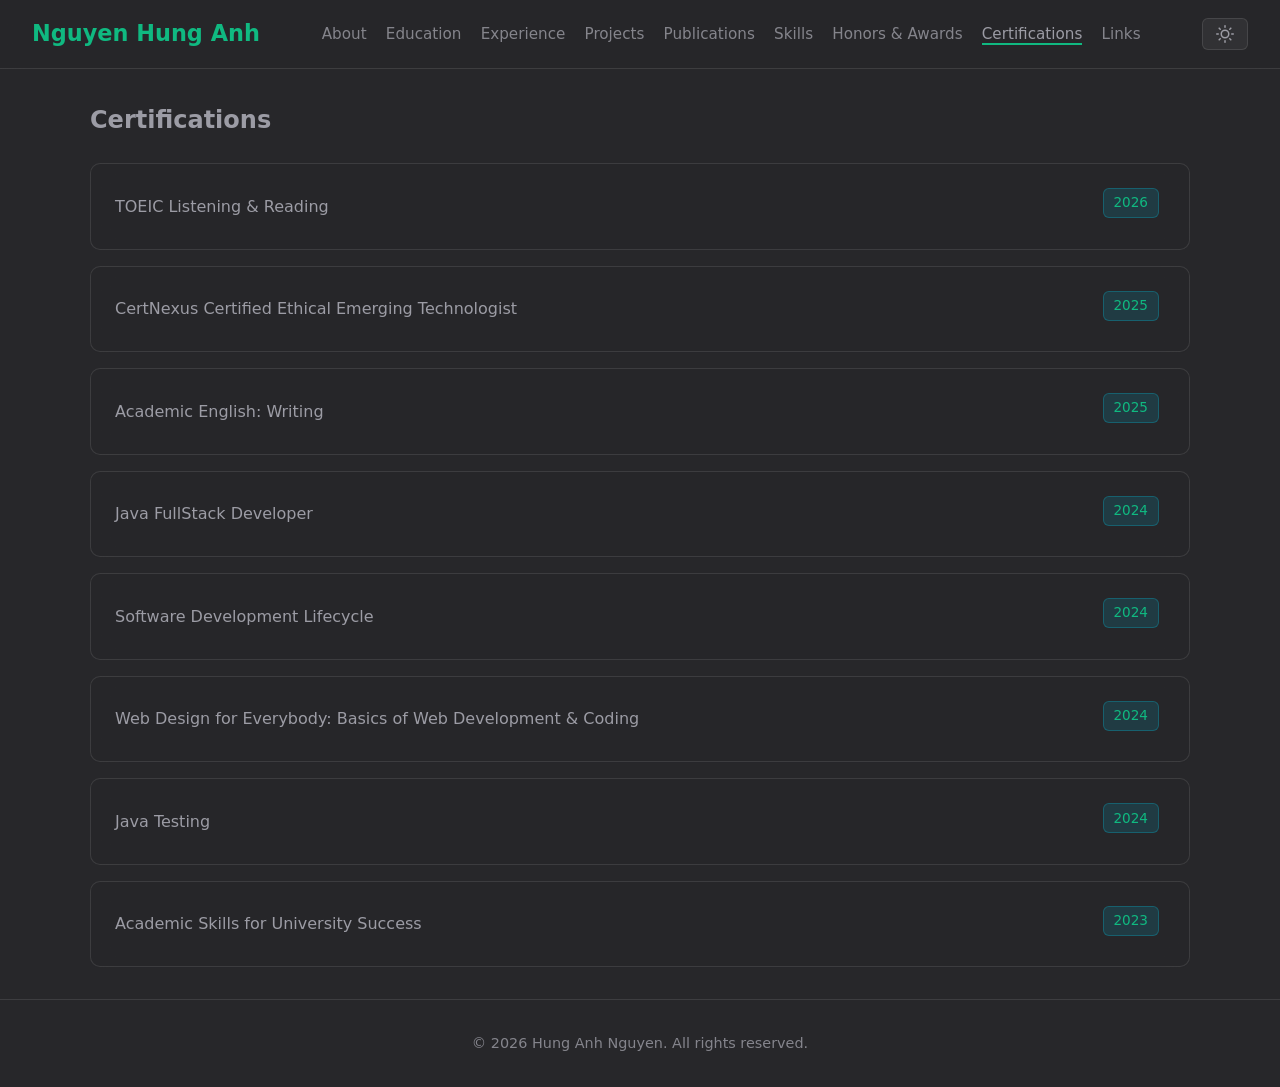
==== certifications.html @ f0773dcb "feat: add favicon to all pages and fix encoding for special characters and emojis" ====
﻿<!DOCTYPE html>
<html lang="en" data-theme="dark">
<head>
  <meta charset="UTF-8">
  <meta name="viewport" content="width=device-width, initial-scale=1.0">
  <title>Certifications | Hung Anh Nguyen</title>
  <link rel="stylesheet" href="css/style.css">
  <link rel="icon" type="image/png" href="https://avatars.githubusercontent.com/u/125584737?v=4">
</head>
<body>
  <header class="navbar">
    <span class="gradient-text" style="font-size:1.4rem;">Nguyen Hung Anh</span>
    <nav>
      <ul class="nav-links">
        <li><a href="index.html">About</a></li>
        <li><a href="education.html">Education</a></li>
        <li><a href="experience.html">Experience</a></li>
        <li><a href="projects.html">Projects</a></li>
        <li><a href="publications.html">Publications</a></li>
        <li><a href="skills.html">Skills</a></li>
        <li><a href="honors.html">Honors & Awards</a></li>
        <li><a href="certifications.html">Certifications</a></li>
        <li><a href="links.html">Links</a></li>
      </ul>
    </nav>
    <div class="nav-controls">

      <button id="theme-toggle" class="btn-control" aria-label="Toggle theme"></button>
    </div>
  </header>

  <main class="container">
    <h2 style="margin-bottom: 1.5rem;">Certifications</h2>
    <div style="display: flex; flex-direction: column; gap: 1rem;">
      <div class="glass-panel" style="display:flex; justify-content:space-between; align-items:center;">
        <span>TOEIC Listening & Reading</span>
        <span class="badge">2026</span>
      </div>
      <div class="glass-panel" style="display:flex; justify-content:space-between; align-items:center;">
        <span>CertNexus Certified Ethical Emerging Technologist</span>
        <span class="badge">2025</span>
      </div>
      <div class="glass-panel" style="display:flex; justify-content:space-between; align-items:center;">
        <span>Academic English: Writing</span>
        <span class="badge">2025</span>
      </div>
      <div class="glass-panel" style="display:flex; justify-content:space-between; align-items:center;">
        <span>Java FullStack Developer</span>
        <span class="badge">2024</span>
      </div>
      <div class="glass-panel" style="display:flex; justify-content:space-between; align-items:center;">
        <span>Software Development Lifecycle</span>
        <span class="badge">2024</span>
      </div>
      <div class="glass-panel" style="display:flex; justify-content:space-between; align-items:center;">
        <span>Web Design for Everybody: Basics of Web Development & Coding</span>
        <span class="badge">2024</span>
      </div>
      <div class="glass-panel" style="display:flex; justify-content:space-between; align-items:center;">
        <span>Java Testing</span>
        <span class="badge">2024</span>
      </div>
      <div class="glass-panel" style="display:flex; justify-content:space-between; align-items:center;">
        <span>Academic Skills for University Success</span>
        <span class="badge">2023</span>
      </div>
    </div>
  </main>

  <footer>
    <p>&copy; 2026 Hung Anh Nguyen. All rights reserved.</p>
  </footer>
  <script src="js/main.js"></script>
</body>
</html>
---- css/style.css ----
:root {
  --bg-primary: #27272a;
  --bg-card: rgba(39, 39, 42, 0.8);
  --bg-card-hover: rgba(63, 63, 70, 1);
  --text-primary: rgba(156, 156, 165);
  --text-secondary: rgba(156, 156, 165, 0.8);
  --accent-gradient: rgba(16, 185, 129);
  --accent-cyan: rgba(16, 185, 129);
  --accent-purple: rgba(16, 185, 129);
  --border-glass: 1px solid rgba(255, 255, 255, 0.1);
  --shadow-glow: 0 0 15px rgba(16, 185, 129, 0.3);
  --radius-sm: 6px;
  --radius-md: 10px;
  --radius-lg: 16px;
  --transition: all 0.2s cubic-bezier(0.4, 0, 0.2, 1);
  --font-main: system-ui, -apple-system, BlinkMacSystemFont, 'Segoe UI', Roboto, sans-serif;
}

[data-theme="light"] {
  --bg-primary: #f4f4f5;
  --bg-card: rgba(255, 255, 255, 0.9);
  --bg-card-hover: rgba(255, 255, 255, 1);
  --text-primary: #18181b;
  --text-secondary: #52525b;
  --border-glass: 1px solid rgba(0, 0, 0, 0.08);
  --shadow-glow: 0 4px 12px rgba(16, 185, 129, 0.15);
}

* {
  box-sizing: border-box;
  margin: 0;
  padding: 0;
}

body {
  background-color: var(--bg-primary);
  color: var(--text-primary);
  font-family: var(--font-main);
  line-height: 1.6;
  min-height: 100vh;
  display: flex;
  flex-direction: column;
  transition: var(--transition);
}

/* Glassmorphism Panel */
.glass-panel {
  background: var(--bg-card);
  backdrop-filter: blur(12px);
  -webkit-backdrop-filter: blur(12px);
  border: var(--border-glass);
  border-radius: var(--radius-md);
  padding: 1.5rem;
  transition: var(--transition);
}

.glass-panel:hover {
  background: var(--bg-card-hover);
  box-shadow: var(--shadow-glow);
}

/* Gradient Text & Buttons */
.gradient-text {
  color: var(--accent-cyan);
  font-weight: 700;
}

.btn-gradient {
  background: var(--accent-gradient);
  color: #ffffff;
  padding: 0.6rem 1.2rem;
  border-radius: var(--radius-sm);
  text-decoration: none;
  font-weight: 600;
  display: inline-block;
  border: none;
  cursor: pointer;
  transition: var(--transition);
}

.btn-gradient:hover {
  opacity: 0.9;
  box-shadow: var(--shadow-glow);
}

/* Badges */
.badge {
  background: rgba(6, 182, 212, 0.15);
  color: var(--accent-cyan);
  border: 1px solid rgba(6, 182, 212, 0.3);
  padding: 0.2rem 0.6rem;
  border-radius: var(--radius-sm);
  font-size: 0.85rem;
  font-weight: 500;
  display: inline-block;
  margin-right: 0.4rem;
  margin-bottom: 0.4rem;
}

/* Header & Navbar */
.navbar {
  position: sticky;
  top: 0;
  z-index: 100;
  background: var(--bg-card);
  backdrop-filter: blur(16px);
  border-bottom: var(--border-glass);
  padding: 1rem 2rem;
  display: flex;
  align-items: center;
  justify-content: space-between;
}

.nav-links {
  display: flex;
  gap: 1.2rem;
  list-style: none;
  align-items: center;
}

.nav-links a {
  color: var(--text-secondary);
  text-decoration: none;
  font-size: 0.95rem;
  font-weight: 500;
  transition: var(--transition);
}

.nav-links a:hover,
.nav-links a.active {
  color: var(--text-primary);
  border-bottom: 2px solid var(--accent-cyan);
}

.nav-controls {
  display: flex;
  gap: 0.8rem;
}

.btn-control {
  background: rgba(255, 255, 255, 0.05);
  border: var(--border-glass);
  color: var(--text-primary);
  padding: 0.4rem 0.8rem;
  border-radius: var(--radius-sm);
  cursor: pointer;
  font-size: 0.9rem;
  transition: var(--transition);
  display: flex;
  align-items: center;
  justify-content: center;
}

.btn-control:hover {
  background: var(--bg-card-hover);
}

/* Layout Container & Footer */
.container {
  max-width: 1100px;
  width: 90%;
  margin: 2rem auto;
  flex: 1;
}

footer {
  text-align: center;
  padding: 2rem;
  color: var(--text-secondary);
  border-top: var(--border-glass);
  font-size: 0.9rem;
}
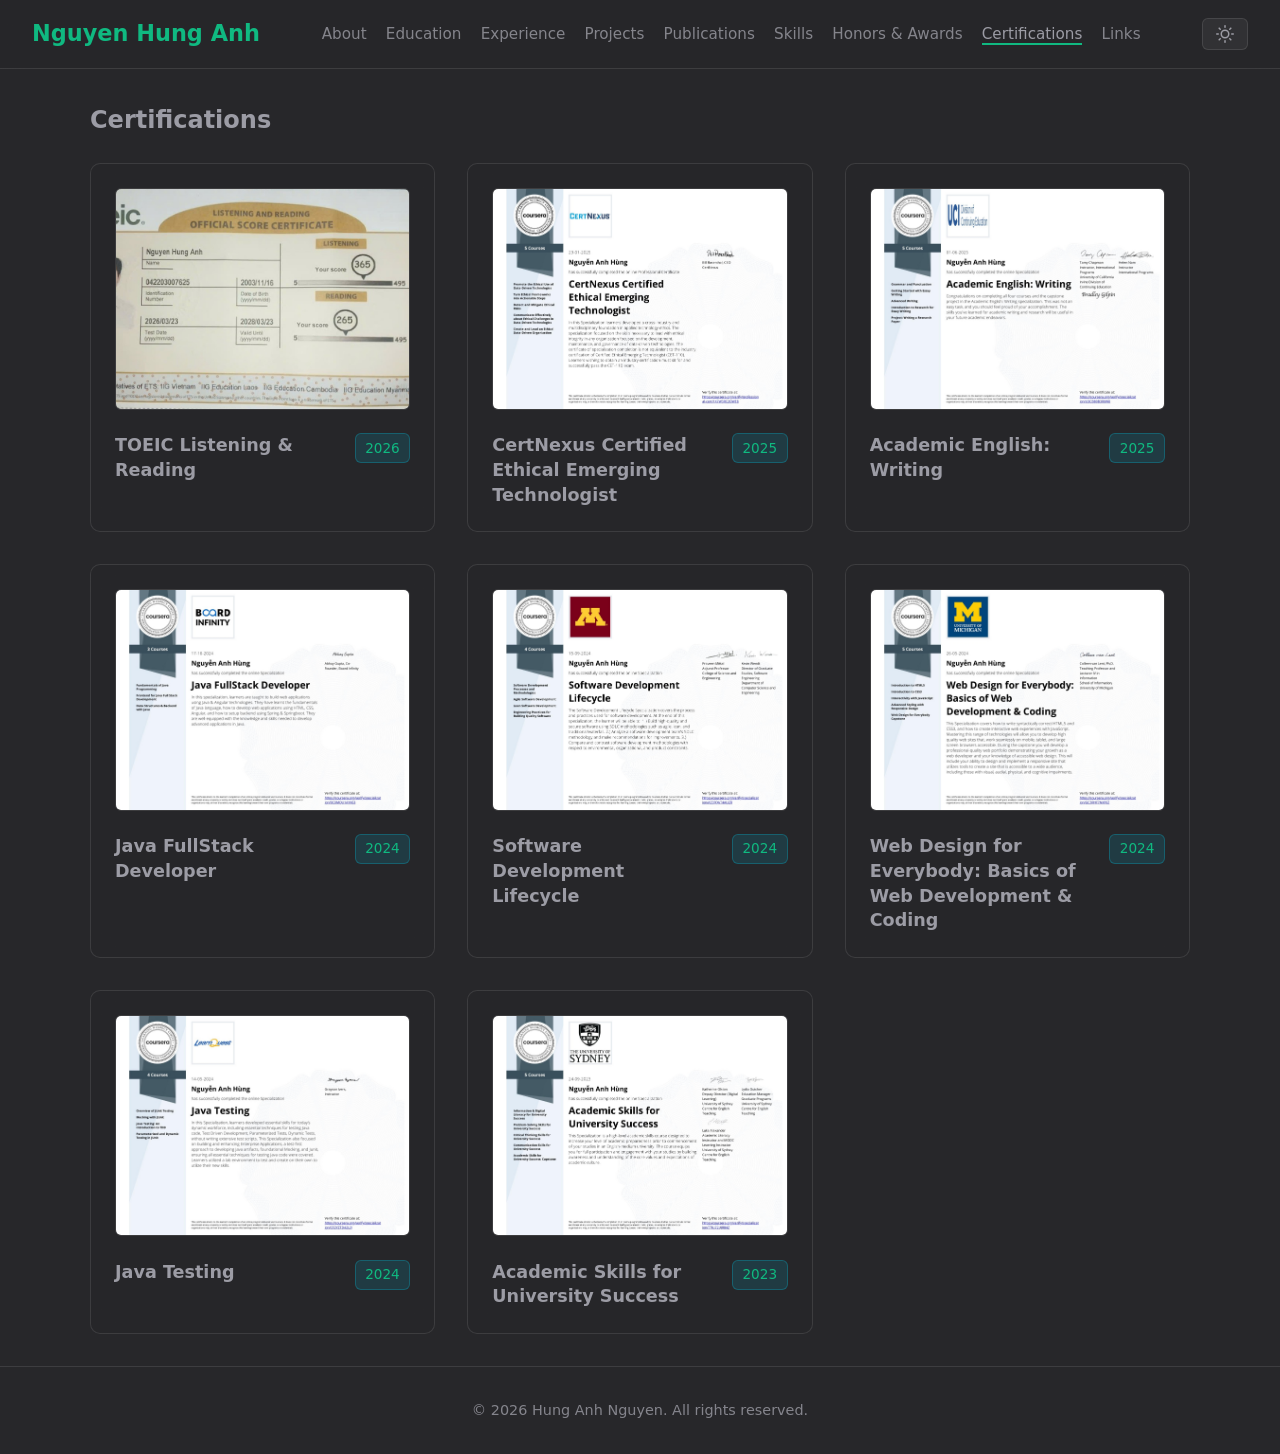
==== commit 190e773a: "feat: redesign certifications page with image grid" ====
--- a/certifications.html
+++ b/certifications.html
@@ -1,4 +1,4 @@
-﻿<!DOCTYPE html>
+<!DOCTYPE html>
 <html lang="en" data-theme="dark">
 <head>
   <meta charset="UTF-8">
@@ -19,51 +19,99 @@
         <li><a href="publications.html">Publications</a></li>
         <li><a href="skills.html">Skills</a></li>
         <li><a href="honors.html">Honors & Awards</a></li>
-        <li><a href="certifications.html">Certifications</a></li>
+        <li><a href="certifications.html" class="active">Certifications</a></li>
         <li><a href="links.html">Links</a></li>
       </ul>
     </nav>
     <div class="nav-controls">
-
       <button id="theme-toggle" class="btn-control" aria-label="Toggle theme"></button>
     </div>
   </header>
 
   <main class="container">
     <h2 style="margin-bottom: 1.5rem;">Certifications</h2>
-    <div style="display: flex; flex-direction: column; gap: 1rem;">
-      <div class="glass-panel" style="display:flex; justify-content:space-between; align-items:center;">
-        <span>TOEIC Listening & Reading</span>
-        <span class="badge">2026</span>
+    <div style="display: grid; grid-template-columns: repeat(auto-fit, minmax(320px, 1fr)); gap: 2rem;">
+      
+      <div class="glass-panel" style="display:flex; flex-direction:column; gap:1rem; transition: transform 0.3s ease;" onmouseover="this.style.transform='translateY(-5px)'" onmouseout="this.style.transform='translateY(0)'">
+        <a href="images/certifications/TOEIC Listening & Reading.jpg" target="_blank">
+          <img src="images/certifications/TOEIC Listening & Reading.jpg" alt="TOEIC Listening & Reading" style="width:100%; border-radius:var(--radius-sm); border:var(--border-glass); aspect-ratio:4/3; object-fit:cover;" />
+        </a>
+        <div style="display:flex; justify-content:space-between; align-items:flex-start; gap: 1rem;">
+          <h3 style="font-size:1.1rem; margin:0; line-height:1.4;">TOEIC Listening & Reading</h3>
+          <span class="badge" style="margin:0; white-space:nowrap;">2026</span>
+        </div>
       </div>
-      <div class="glass-panel" style="display:flex; justify-content:space-between; align-items:center;">
-        <span>CertNexus Certified Ethical Emerging Technologist</span>
-        <span class="badge">2025</span>
+
+      <div class="glass-panel" style="display:flex; flex-direction:column; gap:1rem; transition: transform 0.3s ease;" onmouseover="this.style.transform='translateY(-5px)'" onmouseout="this.style.transform='translateY(0)'">
+        <a href="images/certifications/CertNexus Certified Ethical Emerging Technologist.jpeg" target="_blank">
+          <img src="images/certifications/CertNexus Certified Ethical Emerging Technologist.jpeg" alt="CertNexus Certified Ethical Emerging Technologist" style="width:100%; border-radius:var(--radius-sm); border:var(--border-glass); aspect-ratio:4/3; object-fit:cover;" />
+        </a>
+        <div style="display:flex; justify-content:space-between; align-items:flex-start; gap: 1rem;">
+          <h3 style="font-size:1.1rem; margin:0; line-height:1.4;">CertNexus Certified Ethical Emerging Technologist</h3>
+          <span class="badge" style="margin:0; white-space:nowrap;">2025</span>
+        </div>
       </div>
-      <div class="glass-panel" style="display:flex; justify-content:space-between; align-items:center;">
-        <span>Academic English: Writing</span>
-        <span class="badge">2025</span>
+
+      <div class="glass-panel" style="display:flex; flex-direction:column; gap:1rem; transition: transform 0.3s ease;" onmouseover="this.style.transform='translateY(-5px)'" onmouseout="this.style.transform='translateY(0)'">
+        <a href="images/certifications/Academic English Writing.jpeg" target="_blank">
+          <img src="images/certifications/Academic English Writing.jpeg" alt="Academic English: Writing" style="width:100%; border-radius:var(--radius-sm); border:var(--border-glass); aspect-ratio:4/3; object-fit:cover;" />
+        </a>
+        <div style="display:flex; justify-content:space-between; align-items:flex-start; gap: 1rem;">
+          <h3 style="font-size:1.1rem; margin:0; line-height:1.4;">Academic English: Writing</h3>
+          <span class="badge" style="margin:0; white-space:nowrap;">2025</span>
+        </div>
       </div>
-      <div class="glass-panel" style="display:flex; justify-content:space-between; align-items:center;">
-        <span>Java FullStack Developer</span>
-        <span class="badge">2024</span>
+
+      <div class="glass-panel" style="display:flex; flex-direction:column; gap:1rem; transition: transform 0.3s ease;" onmouseover="this.style.transform='translateY(-5px)'" onmouseout="this.style.transform='translateY(0)'">
+        <a href="images/certifications/Java FullStack Developer.jpeg" target="_blank">
+          <img src="images/certifications/Java FullStack Developer.jpeg" alt="Java FullStack Developer" style="width:100%; border-radius:var(--radius-sm); border:var(--border-glass); aspect-ratio:4/3; object-fit:cover;" />
+        </a>
+        <div style="display:flex; justify-content:space-between; align-items:flex-start; gap: 1rem;">
+          <h3 style="font-size:1.1rem; margin:0; line-height:1.4;">Java FullStack Developer</h3>
+          <span class="badge" style="margin:0; white-space:nowrap;">2024</span>
+        </div>
       </div>
-      <div class="glass-panel" style="display:flex; justify-content:space-between; align-items:center;">
-        <span>Software Development Lifecycle</span>
-        <span class="badge">2024</span>
+
+      <div class="glass-panel" style="display:flex; flex-direction:column; gap:1rem; transition: transform 0.3s ease;" onmouseover="this.style.transform='translateY(-5px)'" onmouseout="this.style.transform='translateY(0)'">
+        <a href="images/certifications/Software Development Lifecycle.jpeg" target="_blank">
+          <img src="images/certifications/Software Development Lifecycle.jpeg" alt="Software Development Lifecycle" style="width:100%; border-radius:var(--radius-sm); border:var(--border-glass); aspect-ratio:4/3; object-fit:cover;" />
+        </a>
+        <div style="display:flex; justify-content:space-between; align-items:flex-start; gap: 1rem;">
+          <h3 style="font-size:1.1rem; margin:0; line-height:1.4;">Software Development Lifecycle</h3>
+          <span class="badge" style="margin:0; white-space:nowrap;">2024</span>
+        </div>
       </div>
-      <div class="glass-panel" style="display:flex; justify-content:space-between; align-items:center;">
-        <span>Web Design for Everybody: Basics of Web Development & Coding</span>
-        <span class="badge">2024</span>
+
+      <div class="glass-panel" style="display:flex; flex-direction:column; gap:1rem; transition: transform 0.3s ease;" onmouseover="this.style.transform='translateY(-5px)'" onmouseout="this.style.transform='translateY(0)'">
+        <a href="images/certifications/Web Design for Everybody Basics of Web Development and Coding.jpeg" target="_blank">
+          <img src="images/certifications/Web Design for Everybody Basics of Web Development and Coding.jpeg" alt="Web Design for Everybody" style="width:100%; border-radius:var(--radius-sm); border:var(--border-glass); aspect-ratio:4/3; object-fit:cover;" />
+        </a>
+        <div style="display:flex; justify-content:space-between; align-items:flex-start; gap: 1rem;">
+          <h3 style="font-size:1.1rem; margin:0; line-height:1.4;">Web Design for Everybody: Basics of Web Development & Coding</h3>
+          <span class="badge" style="margin:0; white-space:nowrap;">2024</span>
+        </div>
       </div>
-      <div class="glass-panel" style="display:flex; justify-content:space-between; align-items:center;">
-        <span>Java Testing</span>
-        <span class="badge">2024</span>
+
+      <div class="glass-panel" style="display:flex; flex-direction:column; gap:1rem; transition: transform 0.3s ease;" onmouseover="this.style.transform='translateY(-5px)'" onmouseout="this.style.transform='translateY(0)'">
+        <a href="images/certifications/Java Testing.jpeg" target="_blank">
+          <img src="images/certifications/Java Testing.jpeg" alt="Java Testing" style="width:100%; border-radius:var(--radius-sm); border:var(--border-glass); aspect-ratio:4/3; object-fit:cover;" />
+        </a>
+        <div style="display:flex; justify-content:space-between; align-items:flex-start; gap: 1rem;">
+          <h3 style="font-size:1.1rem; margin:0; line-height:1.4;">Java Testing</h3>
+          <span class="badge" style="margin:0; white-space:nowrap;">2024</span>
+        </div>
       </div>
-      <div class="glass-panel" style="display:flex; justify-content:space-between; align-items:center;">
-        <span>Academic Skills for University Success</span>
-        <span class="badge">2023</span>
+
+      <div class="glass-panel" style="display:flex; flex-direction:column; gap:1rem; transition: transform 0.3s ease;" onmouseover="this.style.transform='translateY(-5px)'" onmouseout="this.style.transform='translateY(0)'">
+        <a href="images/certifications/Academic Skills for University Success.jpeg" target="_blank">
+          <img src="images/certifications/Academic Skills for University Success.jpeg" alt="Academic Skills for University Success" style="width:100%; border-radius:var(--radius-sm); border:var(--border-glass); aspect-ratio:4/3; object-fit:cover;" />
+        </a>
+        <div style="display:flex; justify-content:space-between; align-items:flex-start; gap: 1rem;">
+          <h3 style="font-size:1.1rem; margin:0; line-height:1.4;">Academic Skills for University Success</h3>
+          <span class="badge" style="margin:0; white-space:nowrap;">2023</span>
+        </div>
       </div>
+
     </div>
   </main>
 
@@ -73,4 +121,3 @@
   <script src="js/main.js"></script>
 </body>
 </html>
-
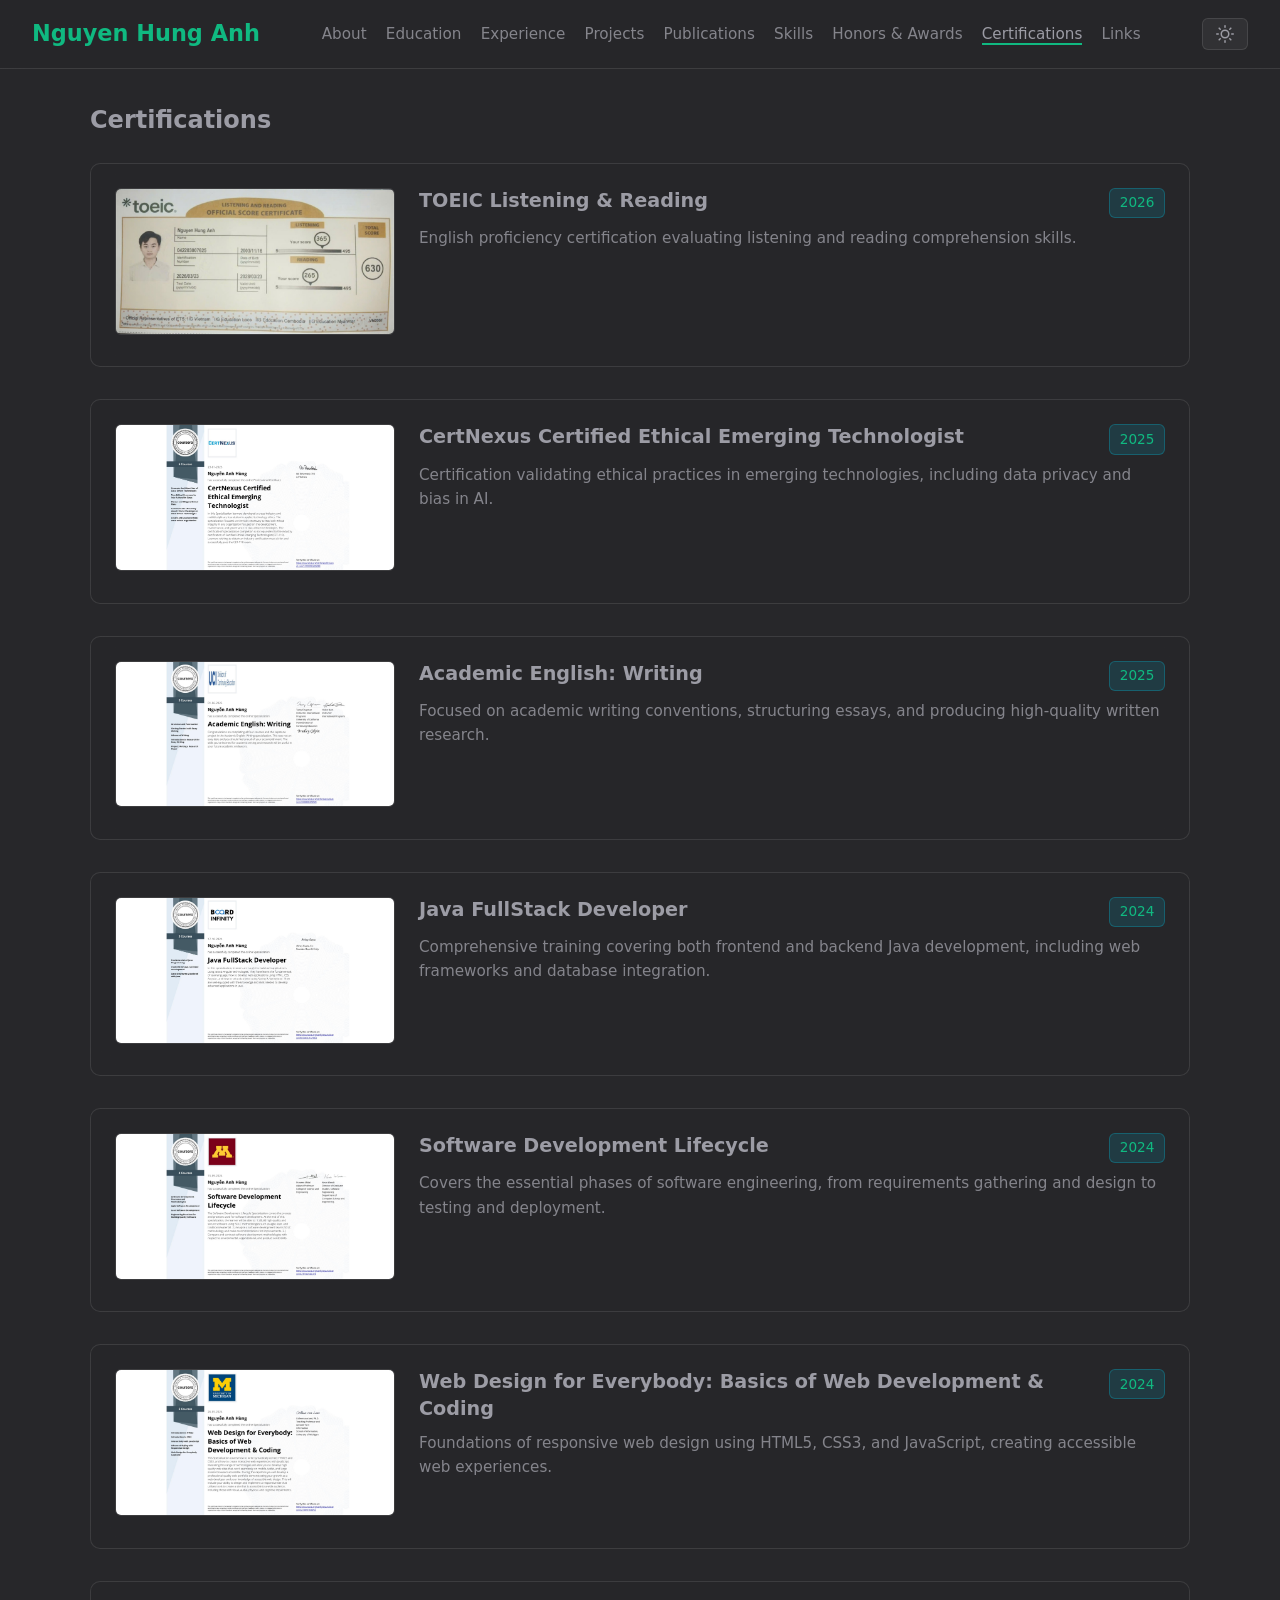
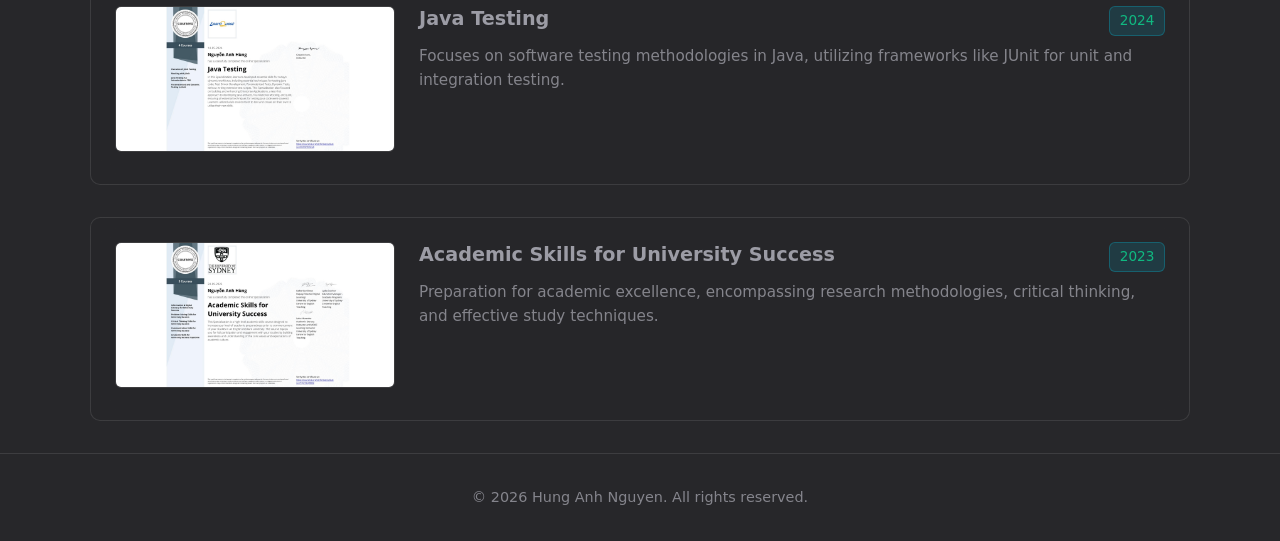
==== commit bf7036f1: "refactor: restyle certifications page with responsive cards and add new style assets" ====
--- a/certifications.html
+++ b/certifications.html
@@ -1,4 +1,4 @@
-<!DOCTYPE html>
+﻿<!DOCTYPE html>
 <html lang="en" data-theme="dark">
 <head>
   <meta charset="UTF-8">
@@ -28,87 +28,172 @@
     </div>
   </header>
 
+  <style>
+    .cert-card {
+      display: flex;
+      flex-direction: column;
+      gap: 1.5rem;
+      align-items: flex-start;
+      transition: transform 0.3s ease;
+    }
+    .cert-img-wrapper {
+      width: 100%;
+    }
+    @media (min-width: 768px) {
+      .cert-card {
+        flex-direction: row;
+      }
+      .cert-img-wrapper {
+        flex: 0 0 280px;
+      }
+    }
+  </style>
+
   <main class="container">
     <h2 style="margin-bottom: 1.5rem;">Certifications</h2>
-    <div style="display: grid; grid-template-columns: repeat(auto-fit, minmax(320px, 1fr)); gap: 2rem;">
+    <div style="display: flex; flex-direction: column; gap: 2rem;">
       
-      <div class="glass-panel" style="display:flex; flex-direction:column; gap:1rem; transition: transform 0.3s ease;" onmouseover="this.style.transform='translateY(-5px)'" onmouseout="this.style.transform='translateY(0)'">
-        <a href="images/certifications/TOEIC Listening & Reading.jpg" target="_blank">
-          <img src="images/certifications/TOEIC Listening & Reading.jpg" alt="TOEIC Listening & Reading" style="width:100%; border-radius:var(--radius-sm); border:var(--border-glass); aspect-ratio:4/3; object-fit:cover;" />
-        </a>
-        <div style="display:flex; justify-content:space-between; align-items:flex-start; gap: 1rem;">
-          <h3 style="font-size:1.1rem; margin:0; line-height:1.4;">TOEIC Listening & Reading</h3>
-          <span class="badge" style="margin:0; white-space:nowrap;">2026</span>
-        </div>
-      </div>
-
-      <div class="glass-panel" style="display:flex; flex-direction:column; gap:1rem; transition: transform 0.3s ease;" onmouseover="this.style.transform='translateY(-5px)'" onmouseout="this.style.transform='translateY(0)'">
-        <a href="images/certifications/CertNexus Certified Ethical Emerging Technologist.jpeg" target="_blank">
-          <img src="images/certifications/CertNexus Certified Ethical Emerging Technologist.jpeg" alt="CertNexus Certified Ethical Emerging Technologist" style="width:100%; border-radius:var(--radius-sm); border:var(--border-glass); aspect-ratio:4/3; object-fit:cover;" />
-        </a>
-        <div style="display:flex; justify-content:space-between; align-items:flex-start; gap: 1rem;">
-          <h3 style="font-size:1.1rem; margin:0; line-height:1.4;">CertNexus Certified Ethical Emerging Technologist</h3>
-          <span class="badge" style="margin:0; white-space:nowrap;">2025</span>
-        </div>
-      </div>
-
-      <div class="glass-panel" style="display:flex; flex-direction:column; gap:1rem; transition: transform 0.3s ease;" onmouseover="this.style.transform='translateY(-5px)'" onmouseout="this.style.transform='translateY(0)'">
-        <a href="images/certifications/Academic English Writing.jpeg" target="_blank">
-          <img src="images/certifications/Academic English Writing.jpeg" alt="Academic English: Writing" style="width:100%; border-radius:var(--radius-sm); border:var(--border-glass); aspect-ratio:4/3; object-fit:cover;" />
-        </a>
-        <div style="display:flex; justify-content:space-between; align-items:flex-start; gap: 1rem;">
-          <h3 style="font-size:1.1rem; margin:0; line-height:1.4;">Academic English: Writing</h3>
-          <span class="badge" style="margin:0; white-space:nowrap;">2025</span>
-        </div>
-      </div>
-
-      <div class="glass-panel" style="display:flex; flex-direction:column; gap:1rem; transition: transform 0.3s ease;" onmouseover="this.style.transform='translateY(-5px)'" onmouseout="this.style.transform='translateY(0)'">
-        <a href="images/certifications/Java FullStack Developer.jpeg" target="_blank">
-          <img src="images/certifications/Java FullStack Developer.jpeg" alt="Java FullStack Developer" style="width:100%; border-radius:var(--radius-sm); border:var(--border-glass); aspect-ratio:4/3; object-fit:cover;" />
-        </a>
-        <div style="display:flex; justify-content:space-between; align-items:flex-start; gap: 1rem;">
-          <h3 style="font-size:1.1rem; margin:0; line-height:1.4;">Java FullStack Developer</h3>
-          <span class="badge" style="margin:0; white-space:nowrap;">2024</span>
-        </div>
-      </div>
-
-      <div class="glass-panel" style="display:flex; flex-direction:column; gap:1rem; transition: transform 0.3s ease;" onmouseover="this.style.transform='translateY(-5px)'" onmouseout="this.style.transform='translateY(0)'">
-        <a href="images/certifications/Software Development Lifecycle.jpeg" target="_blank">
-          <img src="images/certifications/Software Development Lifecycle.jpeg" alt="Software Development Lifecycle" style="width:100%; border-radius:var(--radius-sm); border:var(--border-glass); aspect-ratio:4/3; object-fit:cover;" />
-        </a>
-        <div style="display:flex; justify-content:space-between; align-items:flex-start; gap: 1rem;">
-          <h3 style="font-size:1.1rem; margin:0; line-height:1.4;">Software Development Lifecycle</h3>
-          <span class="badge" style="margin:0; white-space:nowrap;">2024</span>
-        </div>
-      </div>
-
-      <div class="glass-panel" style="display:flex; flex-direction:column; gap:1rem; transition: transform 0.3s ease;" onmouseover="this.style.transform='translateY(-5px)'" onmouseout="this.style.transform='translateY(0)'">
-        <a href="images/certifications/Web Design for Everybody Basics of Web Development and Coding.jpeg" target="_blank">
-          <img src="images/certifications/Web Design for Everybody Basics of Web Development and Coding.jpeg" alt="Web Design for Everybody" style="width:100%; border-radius:var(--radius-sm); border:var(--border-glass); aspect-ratio:4/3; object-fit:cover;" />
-        </a>
-        <div style="display:flex; justify-content:space-between; align-items:flex-start; gap: 1rem;">
-          <h3 style="font-size:1.1rem; margin:0; line-height:1.4;">Web Design for Everybody: Basics of Web Development & Coding</h3>
-          <span class="badge" style="margin:0; white-space:nowrap;">2024</span>
-        </div>
-      </div>
-
-      <div class="glass-panel" style="display:flex; flex-direction:column; gap:1rem; transition: transform 0.3s ease;" onmouseover="this.style.transform='translateY(-5px)'" onmouseout="this.style.transform='translateY(0)'">
-        <a href="images/certifications/Java Testing.jpeg" target="_blank">
-          <img src="images/certifications/Java Testing.jpeg" alt="Java Testing" style="width:100%; border-radius:var(--radius-sm); border:var(--border-glass); aspect-ratio:4/3; object-fit:cover;" />
-        </a>
-        <div style="display:flex; justify-content:space-between; align-items:flex-start; gap: 1rem;">
-          <h3 style="font-size:1.1rem; margin:0; line-height:1.4;">Java Testing</h3>
-          <span class="badge" style="margin:0; white-space:nowrap;">2024</span>
-        </div>
-      </div>
-
-      <div class="glass-panel" style="display:flex; flex-direction:column; gap:1rem; transition: transform 0.3s ease;" onmouseover="this.style.transform='translateY(-5px)'" onmouseout="this.style.transform='translateY(0)'">
-        <a href="images/certifications/Academic Skills for University Success.jpeg" target="_blank">
-          <img src="images/certifications/Academic Skills for University Success.jpeg" alt="Academic Skills for University Success" style="width:100%; border-radius:var(--radius-sm); border:var(--border-glass); aspect-ratio:4/3; object-fit:cover;" />
-        </a>
-        <div style="display:flex; justify-content:space-between; align-items:flex-start; gap: 1rem;">
-          <h3 style="font-size:1.1rem; margin:0; line-height:1.4;">Academic Skills for University Success</h3>
-          <span class="badge" style="margin:0; white-space:nowrap;">2023</span>
+      <!-- Cert 1 -->
+      <div class="glass-panel cert-card" onmouseover="this.style.transform='translateY(-5px)'" onmouseout="this.style.transform='translateY(0)'">
+        <div class="cert-img-wrapper">
+          <a href="images/certifications/TOEIC Listening & Reading.jpg" target="_blank">
+            <img src="images/certifications/TOEIC Listening & Reading.jpg" alt="TOEIC Listening & Reading" style="width:100%; border-radius:var(--radius-sm); border:var(--border-glass); aspect-ratio:1772/928; object-fit:cover;" />
+          </a>
+        </div>
+        <div style="flex: 1; width: 100%;">
+          <div style="display:flex; justify-content:space-between; align-items:flex-start; gap: 1rem; margin-bottom: 0.5rem;">
+            <h3 style="font-size:1.2rem; margin:0; line-height:1.4;">TOEIC Listening & Reading</h3>
+            <span class="badge" style="margin:0; white-space:nowrap;">2026</span>
+          </div>
+          <p style="color: var(--text-secondary); line-height: 1.6; font-size: 0.95rem; margin: 0;">
+            English proficiency certification evaluating listening and reading comprehension skills.
+          </p>
+        </div>
+      </div>
+
+      <!-- Cert 2 -->
+      <div class="glass-panel cert-card" onmouseover="this.style.transform='translateY(-5px)'" onmouseout="this.style.transform='translateY(0)'">
+        <div class="cert-img-wrapper">
+          <a href="images/certifications/CertNexus Certified Ethical Emerging Technologist.jpeg" target="_blank">
+            <img src="images/certifications/CertNexus Certified Ethical Emerging Technologist.jpeg" alt="CertNexus Certified Ethical Emerging Technologist" style="width:100%; border-radius:var(--radius-sm); border:var(--border-glass); aspect-ratio:1772/928; object-fit:cover;" />
+          </a>
+        </div>
+        <div style="flex: 1; width: 100%;">
+          <div style="display:flex; justify-content:space-between; align-items:flex-start; gap: 1rem; margin-bottom: 0.5rem;">
+            <h3 style="font-size:1.2rem; margin:0; line-height:1.4;">CertNexus Certified Ethical Emerging Technologist</h3>
+            <span class="badge" style="margin:0; white-space:nowrap;">2025</span>
+          </div>
+          <p style="color: var(--text-secondary); line-height: 1.6; font-size: 0.95rem; margin: 0;">
+            Certification validating ethical practices in emerging technologies, including data privacy and bias in AI.
+          </p>
+        </div>
+      </div>
+
+      <!-- Cert 3 -->
+      <div class="glass-panel cert-card" onmouseover="this.style.transform='translateY(-5px)'" onmouseout="this.style.transform='translateY(0)'">
+        <div class="cert-img-wrapper">
+          <a href="images/certifications/Academic English Writing.jpeg" target="_blank">
+            <img src="images/certifications/Academic English Writing.jpeg" alt="Academic English: Writing" style="width:100%; border-radius:var(--radius-sm); border:var(--border-glass); aspect-ratio:1772/928; object-fit:cover;" />
+          </a>
+        </div>
+        <div style="flex: 1; width: 100%;">
+          <div style="display:flex; justify-content:space-between; align-items:flex-start; gap: 1rem; margin-bottom: 0.5rem;">
+            <h3 style="font-size:1.2rem; margin:0; line-height:1.4;">Academic English: Writing</h3>
+            <span class="badge" style="margin:0; white-space:nowrap;">2025</span>
+          </div>
+          <p style="color: var(--text-secondary); line-height: 1.6; font-size: 0.95rem; margin: 0;">
+            Focused on academic writing conventions, structuring essays, and producing high-quality written research.
+          </p>
+        </div>
+      </div>
+
+      <!-- Cert 4 -->
+      <div class="glass-panel cert-card" onmouseover="this.style.transform='translateY(-5px)'" onmouseout="this.style.transform='translateY(0)'">
+        <div class="cert-img-wrapper">
+          <a href="images/certifications/Java FullStack Developer.jpeg" target="_blank">
+            <img src="images/certifications/Java FullStack Developer.jpeg" alt="Java FullStack Developer" style="width:100%; border-radius:var(--radius-sm); border:var(--border-glass); aspect-ratio:1772/928; object-fit:cover;" />
+          </a>
+        </div>
+        <div style="flex: 1; width: 100%;">
+          <div style="display:flex; justify-content:space-between; align-items:flex-start; gap: 1rem; margin-bottom: 0.5rem;">
+            <h3 style="font-size:1.2rem; margin:0; line-height:1.4;">Java FullStack Developer</h3>
+            <span class="badge" style="margin:0; white-space:nowrap;">2024</span>
+          </div>
+          <p style="color: var(--text-secondary); line-height: 1.6; font-size: 0.95rem; margin: 0;">
+            Comprehensive training covering both frontend and backend Java development, including web frameworks and database integration.
+          </p>
+        </div>
+      </div>
+
+      <!-- Cert 5 -->
+      <div class="glass-panel cert-card" onmouseover="this.style.transform='translateY(-5px)'" onmouseout="this.style.transform='translateY(0)'">
+        <div class="cert-img-wrapper">
+          <a href="images/certifications/Software Development Lifecycle.jpeg" target="_blank">
+            <img src="images/certifications/Software Development Lifecycle.jpeg" alt="Software Development Lifecycle" style="width:100%; border-radius:var(--radius-sm); border:var(--border-glass); aspect-ratio:1772/928; object-fit:cover;" />
+          </a>
+        </div>
+        <div style="flex: 1; width: 100%;">
+          <div style="display:flex; justify-content:space-between; align-items:flex-start; gap: 1rem; margin-bottom: 0.5rem;">
+            <h3 style="font-size:1.2rem; margin:0; line-height:1.4;">Software Development Lifecycle</h3>
+            <span class="badge" style="margin:0; white-space:nowrap;">2024</span>
+          </div>
+          <p style="color: var(--text-secondary); line-height: 1.6; font-size: 0.95rem; margin: 0;">
+            Covers the essential phases of software engineering, from requirements gathering and design to testing and deployment.
+          </p>
+        </div>
+      </div>
+
+      <!-- Cert 6 -->
+      <div class="glass-panel cert-card" onmouseover="this.style.transform='translateY(-5px)'" onmouseout="this.style.transform='translateY(0)'">
+        <div class="cert-img-wrapper">
+          <a href="images/certifications/Web Design for Everybody Basics of Web Development and Coding.jpeg" target="_blank">
+            <img src="images/certifications/Web Design for Everybody Basics of Web Development and Coding.jpeg" alt="Web Design for Everybody" style="width:100%; border-radius:var(--radius-sm); border:var(--border-glass); aspect-ratio:1772/928; object-fit:cover;" />
+          </a>
+        </div>
+        <div style="flex: 1; width: 100%;">
+          <div style="display:flex; justify-content:space-between; align-items:flex-start; gap: 1rem; margin-bottom: 0.5rem;">
+            <h3 style="font-size:1.2rem; margin:0; line-height:1.4;">Web Design for Everybody: Basics of Web Development & Coding</h3>
+            <span class="badge" style="margin:0; white-space:nowrap;">2024</span>
+          </div>
+          <p style="color: var(--text-secondary); line-height: 1.6; font-size: 0.95rem; margin: 0;">
+            Foundations of responsive web design using HTML5, CSS3, and JavaScript, creating accessible web experiences.
+          </p>
+        </div>
+      </div>
+
+      <!-- Cert 7 -->
+      <div class="glass-panel cert-card" onmouseover="this.style.transform='translateY(-5px)'" onmouseout="this.style.transform='translateY(0)'">
+        <div class="cert-img-wrapper">
+          <a href="images/certifications/Java Testing.jpeg" target="_blank">
+            <img src="images/certifications/Java Testing.jpeg" alt="Java Testing" style="width:100%; border-radius:var(--radius-sm); border:var(--border-glass); aspect-ratio:1772/928; object-fit:cover;" />
+          </a>
+        </div>
+        <div style="flex: 1; width: 100%;">
+          <div style="display:flex; justify-content:space-between; align-items:flex-start; gap: 1rem; margin-bottom: 0.5rem;">
+            <h3 style="font-size:1.2rem; margin:0; line-height:1.4;">Java Testing</h3>
+            <span class="badge" style="margin:0; white-space:nowrap;">2024</span>
+          </div>
+          <p style="color: var(--text-secondary); line-height: 1.6; font-size: 0.95rem; margin: 0;">
+            Focuses on software testing methodologies in Java, utilizing frameworks like JUnit for unit and integration testing.
+          </p>
+        </div>
+      </div>
+
+      <!-- Cert 8 -->
+      <div class="glass-panel cert-card" onmouseover="this.style.transform='translateY(-5px)'" onmouseout="this.style.transform='translateY(0)'">
+        <div class="cert-img-wrapper">
+          <a href="images/certifications/Academic Skills for University Success.jpeg" target="_blank">
+            <img src="images/certifications/Academic Skills for University Success.jpeg" alt="Academic Skills for University Success" style="width:100%; border-radius:var(--radius-sm); border:var(--border-glass); aspect-ratio:1772/928; object-fit:cover;" />
+          </a>
+        </div>
+        <div style="flex: 1; width: 100%;">
+          <div style="display:flex; justify-content:space-between; align-items:flex-start; gap: 1rem; margin-bottom: 0.5rem;">
+            <h3 style="font-size:1.2rem; margin:0; line-height:1.4;">Academic Skills for University Success</h3>
+            <span class="badge" style="margin:0; white-space:nowrap;">2023</span>
+          </div>
+          <p style="color: var(--text-secondary); line-height: 1.6; font-size: 0.95rem; margin: 0;">
+            Preparation for academic excellence, encompassing research methodologies, critical thinking, and effective study techniques.
+          </p>
         </div>
       </div>
 
@@ -121,3 +206,4 @@
   <script src="js/main.js"></script>
 </body>
 </html>
+
--- a/css/style.css
+++ b/css/style.css
@@ -170,3 +170,6 @@
   border-top: var(--border-glass);
   font-size: 0.9rem;
 }
+
+[data-theme="dark"] .theme-invert { filter: brightness(0) invert(1); }
+
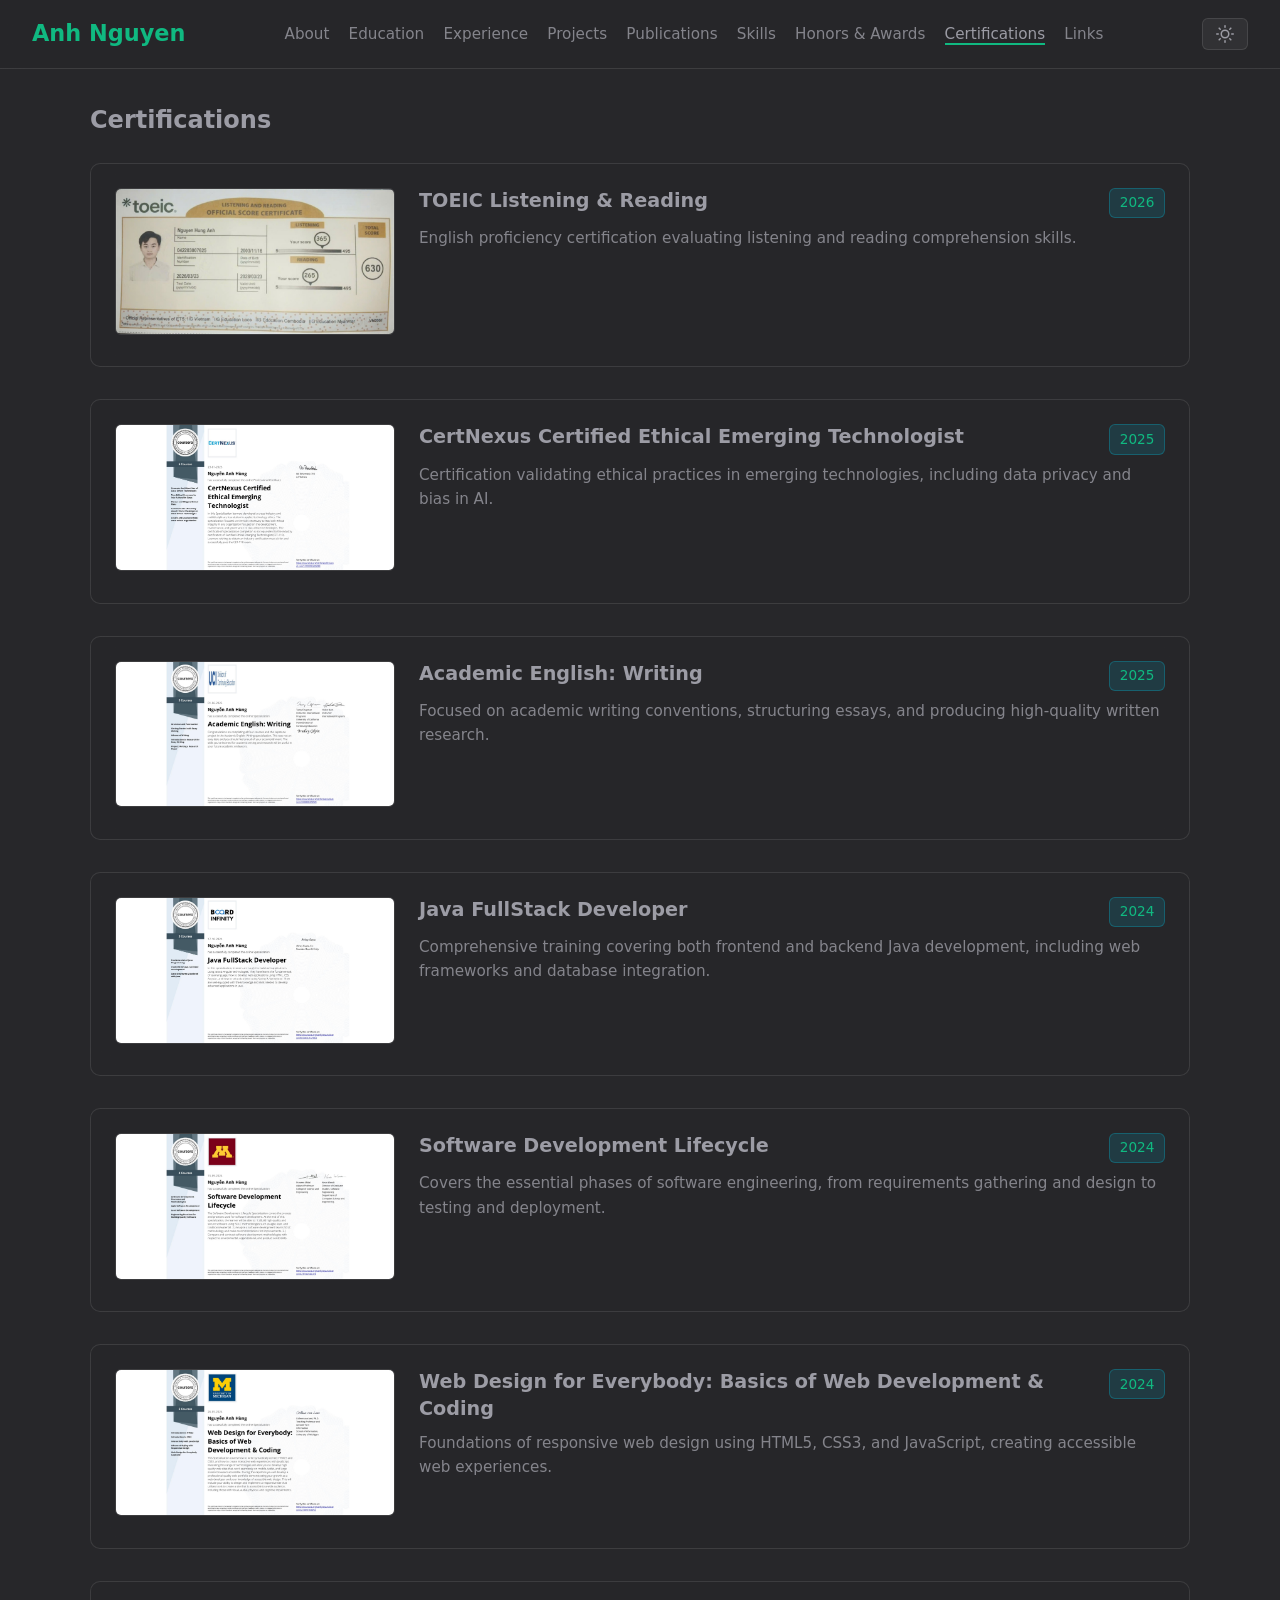
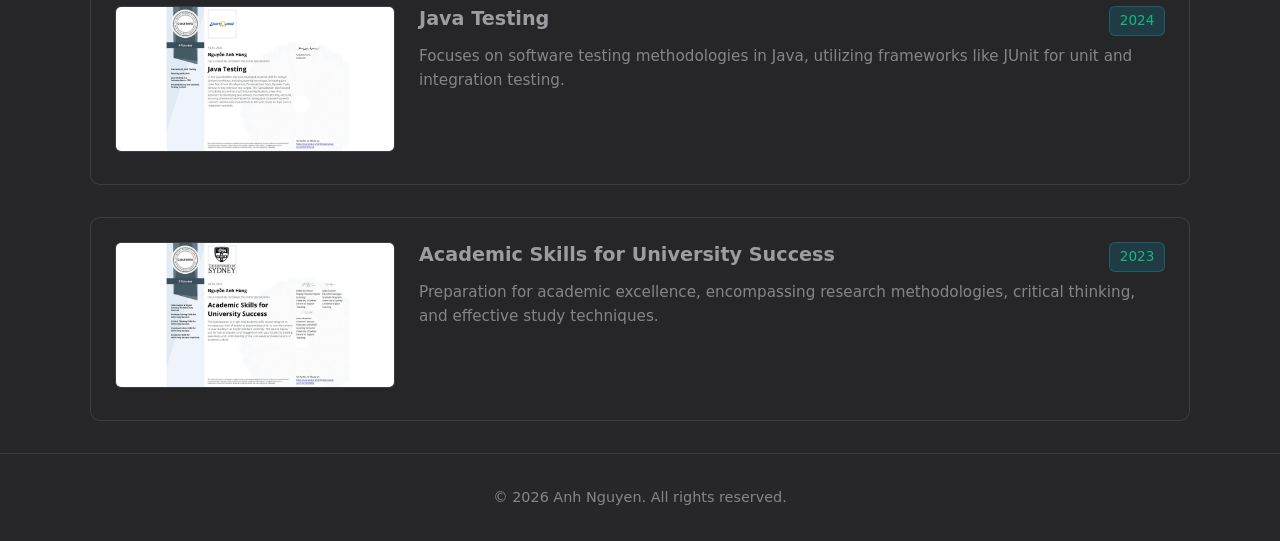
==== commit db239ce2: "refactor: update personal branding by standardizing display name to Anh Nguyen across all site pages" ====
--- a/certifications.html
+++ b/certifications.html
@@ -3,13 +3,13 @@
 <head>
   <meta charset="UTF-8">
   <meta name="viewport" content="width=device-width, initial-scale=1.0">
-  <title>Certifications | Hung Anh Nguyen</title>
+  <title>Certifications | Anh Nguyen</title>
   <link rel="stylesheet" href="css/style.css">
   <link rel="icon" type="image/png" href="https://avatars.githubusercontent.com/u/125584737?v=4">
 </head>
 <body>
   <header class="navbar">
-    <span class="gradient-text" style="font-size:1.4rem;">Nguyen Hung Anh</span>
+    <span class="gradient-text" style="font-size:1.4rem;">Anh Nguyen</span>
     <nav>
       <ul class="nav-links">
         <li><a href="index.html">About</a></li>
@@ -201,9 +201,10 @@
   </main>
 
   <footer>
-    <p>&copy; 2026 Hung Anh Nguyen. All rights reserved.</p>
+    <p>&copy; 2026 Anh Nguyen. All rights reserved.</p>
   </footer>
   <script src="js/main.js"></script>
 </body>
 </html>
 
+
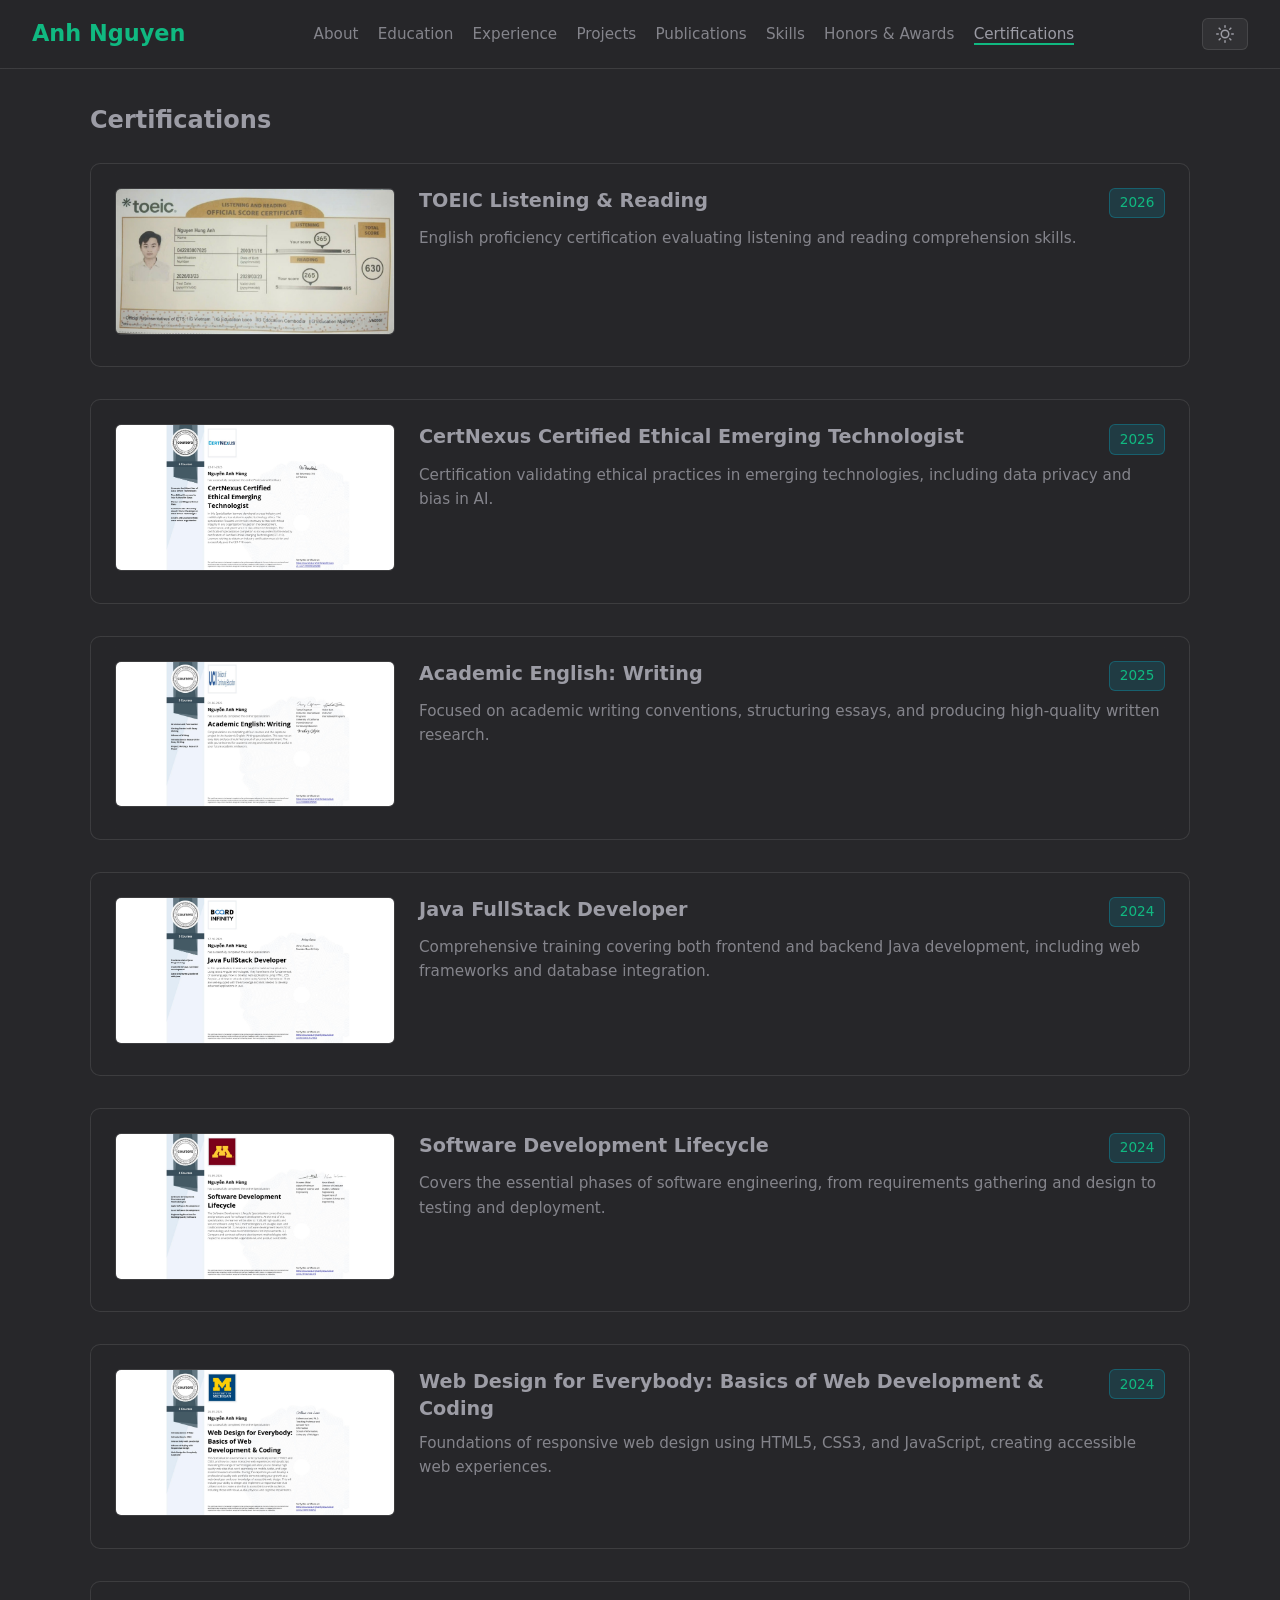
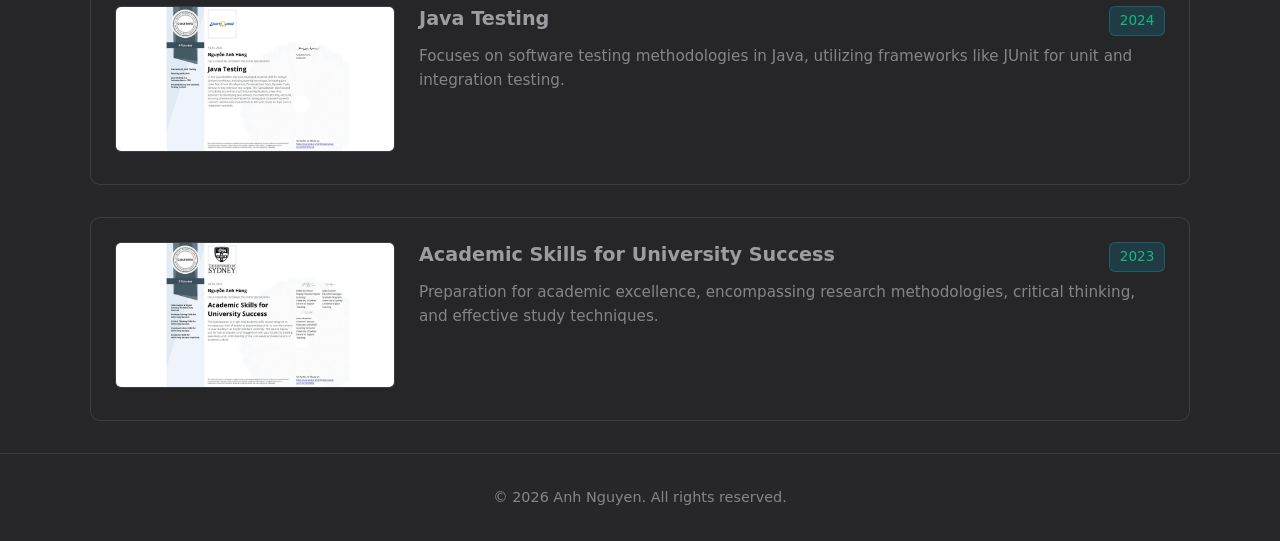
==== commit e2c0767b: "feat: add dynamic theme toggle, mobile navigation, and global JS/CSS files while refactoring page he" ====
--- a/certifications.html
+++ b/certifications.html
@@ -1,4 +1,4 @@
-﻿<!DOCTYPE html>
+<!DOCTYPE html>
 <html lang="en" data-theme="dark">
 <head>
   <meta charset="UTF-8">
@@ -6,6 +6,11 @@
   <title>Certifications | Anh Nguyen</title>
   <link rel="stylesheet" href="css/style.css">
   <link rel="icon" type="image/png" href="https://avatars.githubusercontent.com/u/125584737?v=4">
+
+  <script>
+    const savedTheme = localStorage.getItem('theme') || 'dark';
+    document.documentElement.setAttribute('data-theme', savedTheme);
+  </script>
 </head>
 <body>
   <header class="navbar">
@@ -20,7 +25,6 @@
         <li><a href="skills.html">Skills</a></li>
         <li><a href="honors.html">Honors & Awards</a></li>
         <li><a href="certifications.html" class="active">Certifications</a></li>
-        <li><a href="links.html">Links</a></li>
       </ul>
     </nav>
     <div class="nav-controls">
--- a/css/style.css
+++ b/css/style.css
@@ -17,13 +17,13 @@
 }
 
 [data-theme="light"] {
-  --bg-primary: #f4f4f5;
-  --bg-card: rgba(255, 255, 255, 0.9);
-  --bg-card-hover: rgba(255, 255, 255, 1);
-  --text-primary: #18181b;
-  --text-secondary: #52525b;
-  --border-glass: 1px solid rgba(0, 0, 0, 0.08);
-  --shadow-glow: 0 4px 12px rgba(16, 185, 129, 0.15);
+  --bg-primary: #e4e4e1; /* Noticeably darker soft gray/beige */
+  --bg-card: rgba(225, 225, 222, 0.9); /* Darker card background */
+  --bg-card-hover: rgba(215, 215, 212, 1);
+  --text-primary: #444446; /* Lower contrast dark gray */
+  --text-secondary: #717175;
+  --border-glass: 1px solid rgba(0, 0, 0, 0.04);
+  --shadow-glow: 0 4px 12px rgba(0, 0, 0, 0.04);
 }
 
 * {
@@ -173,3 +173,53 @@
 
 [data-theme="dark"] .theme-invert { filter: brightness(0) invert(1); }
 
+/* Mobile Optimization */
+.mobile-menu-btn {
+  display: none !important; /* Force hide on desktop */
+}
+
+@media (max-width: 768px) {
+  .mobile-menu-btn {
+    display: flex !important;
+  }
+  .navbar {
+    padding: 1rem;
+  }
+  .navbar > nav {
+    position: absolute;
+    top: 100%;
+    right: 1rem;
+    left: auto;
+    width: 160px;
+    background: var(--bg-card);
+    backdrop-filter: blur(16px);
+    -webkit-backdrop-filter: blur(16px);
+    border: var(--border-glass);
+    border-radius: var(--radius-md);
+    box-shadow: 0 4px 15px rgba(0,0,0,0.2);
+  }
+  .nav-links {
+    display: none;
+    flex-direction: column;
+    align-items: center;
+    padding: 1rem 0;
+    gap: 0.8rem;
+  }
+  .nav-links a {
+    font-size: 0.85rem;
+  }
+  .nav-links.show {
+    display: flex;
+  }
+  .container {
+    width: 95%;
+    margin: 1rem auto;
+  }
+  .glass-panel {
+    padding: 1rem;
+  }
+  /* Override inline grid columns for mobile */
+  div[style*="grid-template-columns"] {
+    grid-template-columns: 1fr !important;
+  }
+}
